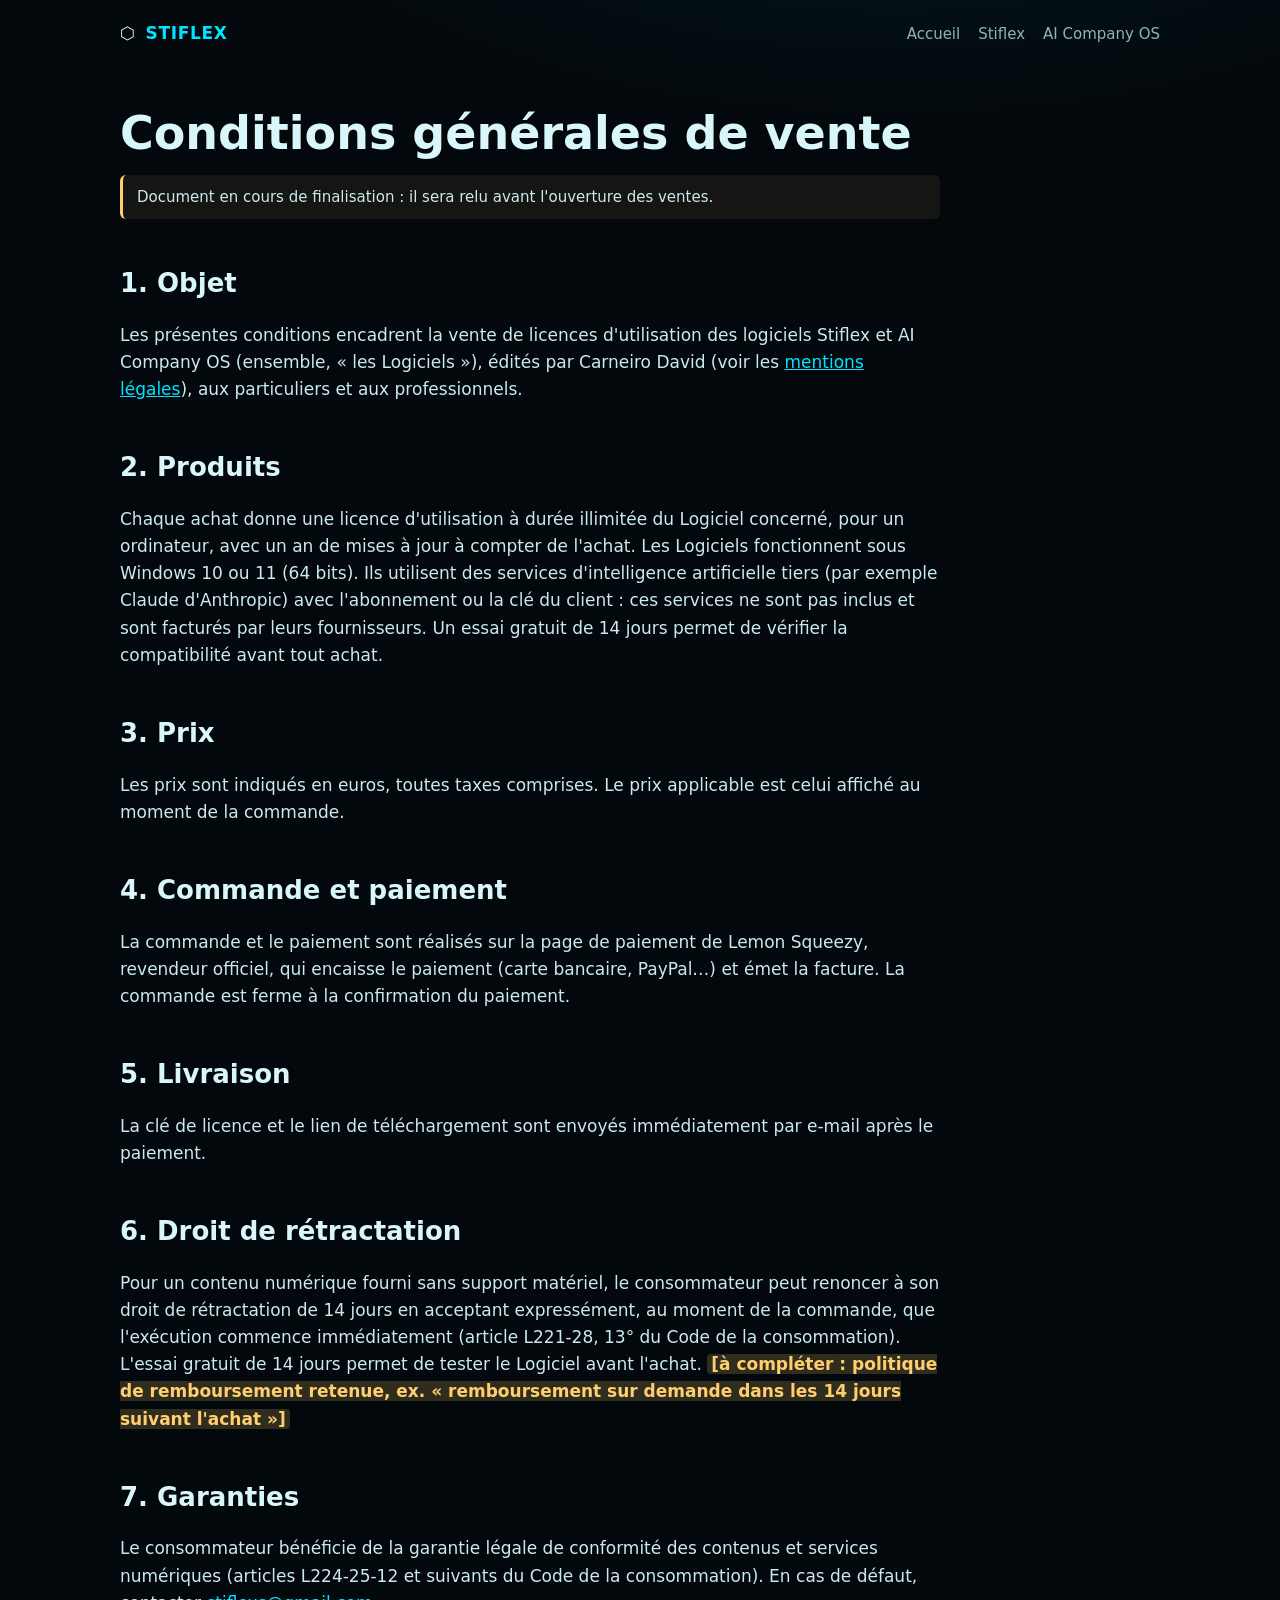
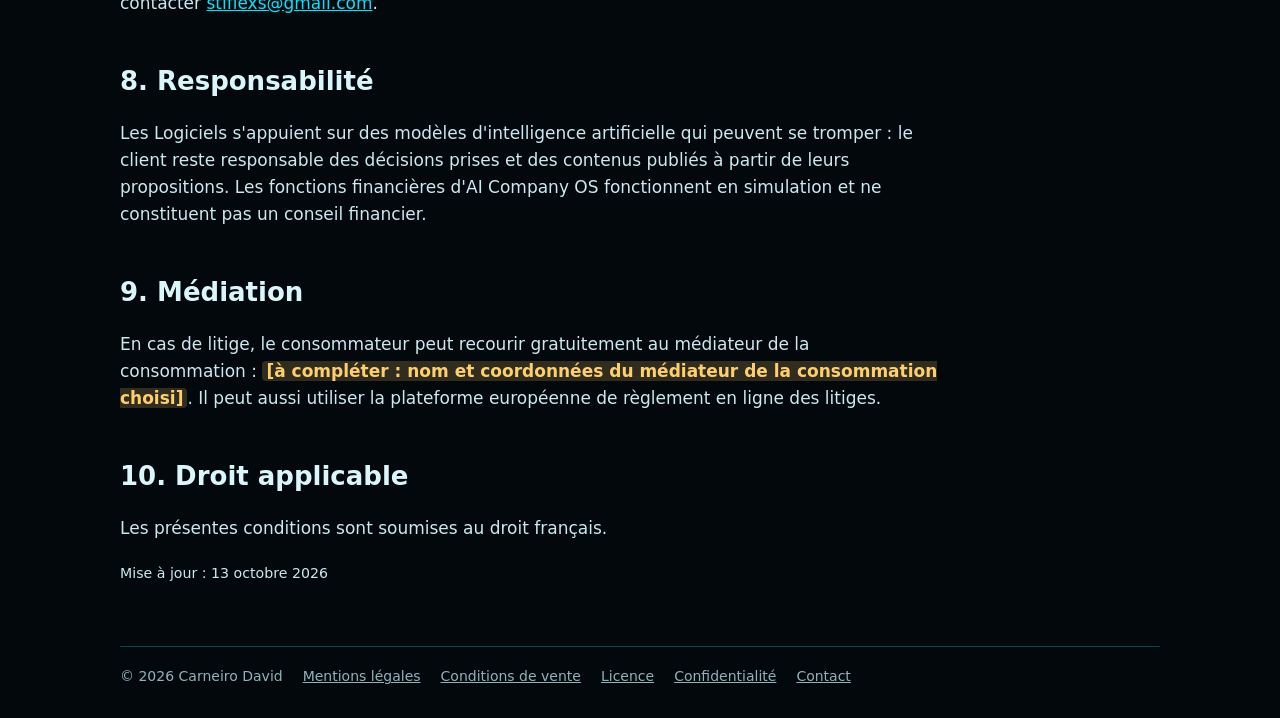
==== cgv.html @ 4da31a66 "Site Stiflex : présentation des produits, conditions de vente, licence, confidentialité, mentions lé" ====
<!doctype html>
<html lang="fr">
<head>
<meta charset="utf-8">
<meta name="viewport" content="width=device-width, initial-scale=1">
<title>Conditions générales de vente</title>
<meta name="description" content="Conditions générales de vente des licences Stiflex et AI Company OS.">
<link rel="stylesheet" href="style.css">
</head>
<body>
<div class="page">
<header class="haut">
  <a class="marque" href="index.html">⬡ <span>STIFLEX</span></a>
  <nav class="menu" aria-label="Navigation"><a href="index.html">Accueil</a><a href="stiflex.html">Stiflex</a><a href="ai-company-os.html">AI Company OS</a></nav>
</header>
<main>
<div class="doc">
<h1>Conditions générales de vente</h1>
<p class="note">Document en cours de finalisation : il sera relu avant l'ouverture des ventes.</p>
<h2>1. Objet</h2>
<p>Les présentes conditions encadrent la vente de licences d'utilisation des logiciels Stiflex et AI Company OS (ensemble, « les Logiciels »), édités par Carneiro David (voir les <a href="mentions-legales.html">mentions légales</a>), aux particuliers et aux professionnels.</p>
<h2>2. Produits</h2>
<p>Chaque achat donne une licence d'utilisation à durée illimitée du Logiciel concerné, pour un ordinateur, avec un an de mises à jour à compter de l'achat. Les Logiciels fonctionnent sous Windows 10 ou 11 (64 bits). Ils utilisent des services d'intelligence artificielle tiers (par exemple Claude d'Anthropic) avec l'abonnement ou la clé du client : ces services ne sont pas inclus et sont facturés par leurs fournisseurs. Un essai gratuit de 14 jours permet de vérifier la compatibilité avant tout achat.</p>
<h2>3. Prix</h2>
<p>Les prix sont indiqués en euros, toutes taxes comprises. Le prix applicable est celui affiché au moment de la commande.</p>
<h2>4. Commande et paiement</h2>
<p>La commande et le paiement sont réalisés sur la page de paiement de Lemon Squeezy, revendeur officiel, qui encaisse le paiement (carte bancaire, PayPal…) et émet la facture. La commande est ferme à la confirmation du paiement.</p>
<h2>5. Livraison</h2>
<p>La clé de licence et le lien de téléchargement sont envoyés immédiatement par e-mail après le paiement.</p>
<h2>6. Droit de rétractation</h2>
<p>Pour un contenu numérique fourni sans support matériel, le consommateur peut renoncer à son droit de rétractation de 14 jours en acceptant expressément, au moment de la commande, que l'exécution commence immédiatement (article L221-28, 13° du Code de la consommation). L'essai gratuit de 14 jours permet de tester le Logiciel avant l'achat. <span class="a-completer">[à compléter : politique de remboursement retenue, ex. « remboursement sur demande dans les 14 jours suivant l'achat »]</span></p>
<h2>7. Garanties</h2>
<p>Le consommateur bénéficie de la garantie légale de conformité des contenus et services numériques (articles L224-25-12 et suivants du Code de la consommation). En cas de défaut, contacter <a href="mailto:stiflexs@gmail.com">stiflexs@gmail.com</a>.</p>
<h2>8. Responsabilité</h2>
<p>Les Logiciels s'appuient sur des modèles d'intelligence artificielle qui peuvent se tromper : le client reste responsable des décisions prises et des contenus publiés à partir de leurs propositions. Les fonctions financières d'AI Company OS fonctionnent en simulation et ne constituent pas un conseil financier.</p>
<h2>9. Médiation</h2>
<p>En cas de litige, le consommateur peut recourir gratuitement au médiateur de la consommation : <span class="a-completer">[à compléter : nom et coordonnées du médiateur de la consommation choisi]</span>. Il peut aussi utiliser la plateforme européenne de règlement en ligne des litiges.</p>
<h2>10. Droit applicable</h2>
<p>Les présentes conditions sont soumises au droit français.</p>
<p><small>Mise à jour : 13 octobre 2026</small></p>
</div>
</main>
<footer class="bas">
  <span>© 2026 Carneiro David</span><a href="mentions-legales.html">Mentions légales</a><a href="cgv.html" aria-current="page">Conditions de vente</a><a href="licence.html">Licence</a><a href="confidentialite.html">Confidentialité</a><a href="mailto:stiflexs@gmail.com">Contact</a>
</footer>
</div>
</body>
</html>
---- style.css ----
:root {
  --fond: #03080c;
  --carte: #071219;
  --bord: rgba(0, 229, 255, 0.28);
  --cyan: #00e5ff;
  --texte: #d9f6fb;
  --doux: #8fb3bb;
  --alerte: #ffcf6e;
}
* { box-sizing: border-box; }
html { scroll-behavior: smooth; }
body {
  margin: 0;
  background: radial-gradient(1200px 600px at 70% -10%, rgba(0, 229, 255, 0.10), transparent 60%), var(--fond);
  color: var(--texte);
  font: 17px/1.6 system-ui, -apple-system, "Segoe UI", Roboto, sans-serif;
}
a { color: var(--cyan); }
.page { width: min(1040px, 100% - 32px); margin: 0 auto; }
header.haut { display: flex; flex-wrap: wrap; gap: 12px 24px; align-items: center; justify-content: space-between; padding: 20px 0; }
.marque { display: flex; gap: 10px; align-items: center; font-weight: 700; letter-spacing: .04em; color: var(--texte); text-decoration: none; }
.marque span { color: var(--cyan); }
nav.menu { display: flex; flex-wrap: wrap; gap: 4px 18px; font-size: 15px; }
nav.menu a { color: var(--doux); text-decoration: none; }
nav.menu a:hover, nav.menu a[aria-current] { color: var(--cyan); }
h1 { font-size: clamp(30px, 5vw, 46px); line-height: 1.15; margin: 40px 0 14px; }
h2 { font-size: 26px; margin: 44px 0 12px; }
h3 { font-size: 19px; margin: 22px 0 6px; }
.chapo { font-size: 19px; color: var(--doux); max-width: 720px; }
.grille { display: grid; gap: 18px; grid-template-columns: repeat(auto-fit, minmax(280px, 1fr)); margin: 26px 0; }
.carte { background: var(--carte); border: 1px solid var(--bord); border-radius: 14px; padding: 22px; display: flex; flex-direction: column; gap: 10px; }
.carte.pack { border-color: var(--cyan); }
.prix { font-size: 30px; font-weight: 700; }
.prix small { font-size: 14px; color: var(--doux); font-weight: 400; }
ul.liste { padding-left: 20px; margin: 6px 0; }
ul.liste li { margin: 4px 0; }
.bouton { display: inline-block; padding: 10px 18px; border-radius: 9px; border: 1px solid var(--cyan); color: var(--cyan); text-decoration: none; font-weight: 600; text-align: center; }
.bouton.plein { background: var(--cyan); color: #021014; }
.bouton[aria-disabled="true"] { opacity: .55; pointer-events: none; }
.note { border-left: 3px solid var(--alerte); background: rgba(255, 207, 110, 0.07); padding: 10px 14px; border-radius: 6px; color: #f3e2bd; font-size: 15px; }
.a-completer { background: rgba(255, 207, 110, 0.18); color: var(--alerte); padding: 0 4px; border-radius: 4px; font-weight: 600; }
.doc { max-width: 820px; }
.doc p, .doc li { color: #cbe9ef; }
footer.bas { margin: 60px 0 30px; padding-top: 18px; border-top: 1px solid var(--bord); font-size: 14px; color: var(--doux); display: flex; flex-wrap: wrap; gap: 8px 20px; }
footer.bas a { color: var(--doux); }
@media (max-width: 560px) { body { font-size: 16px; } h2 { font-size: 22px; } }
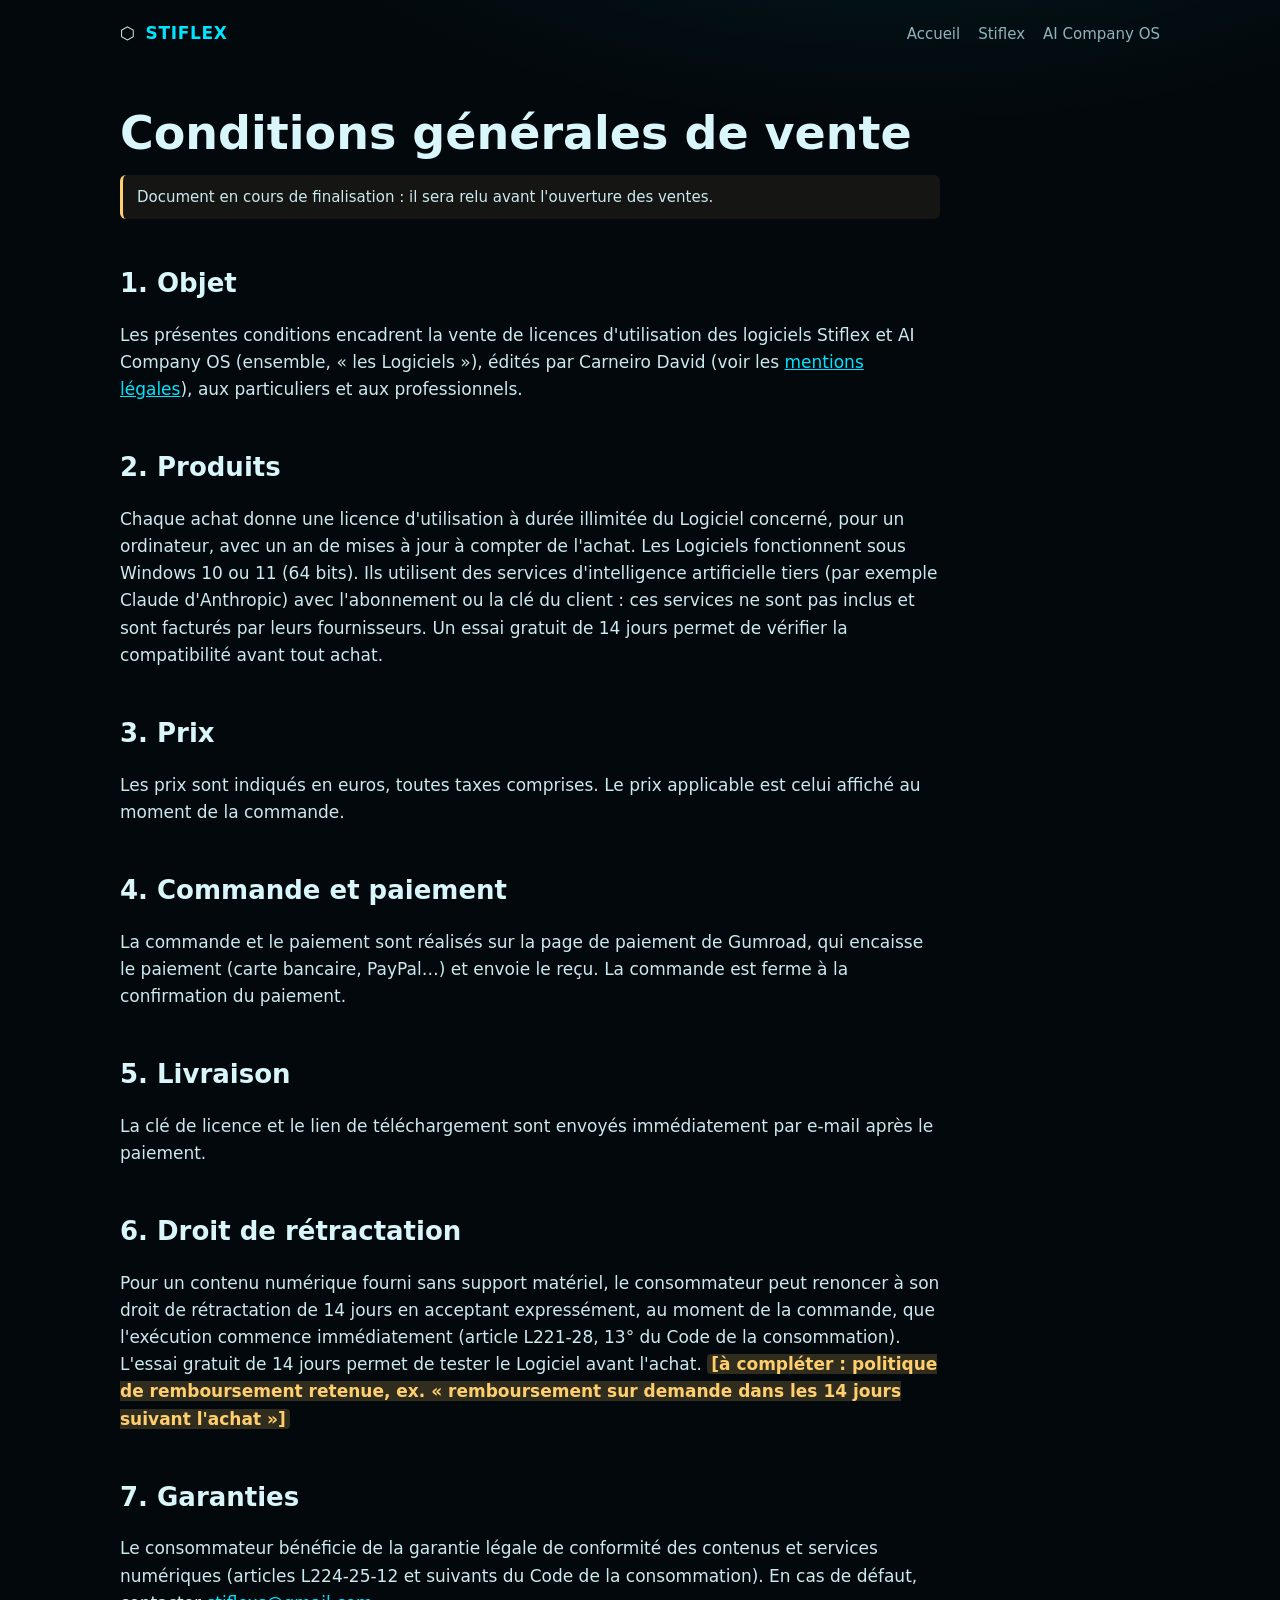
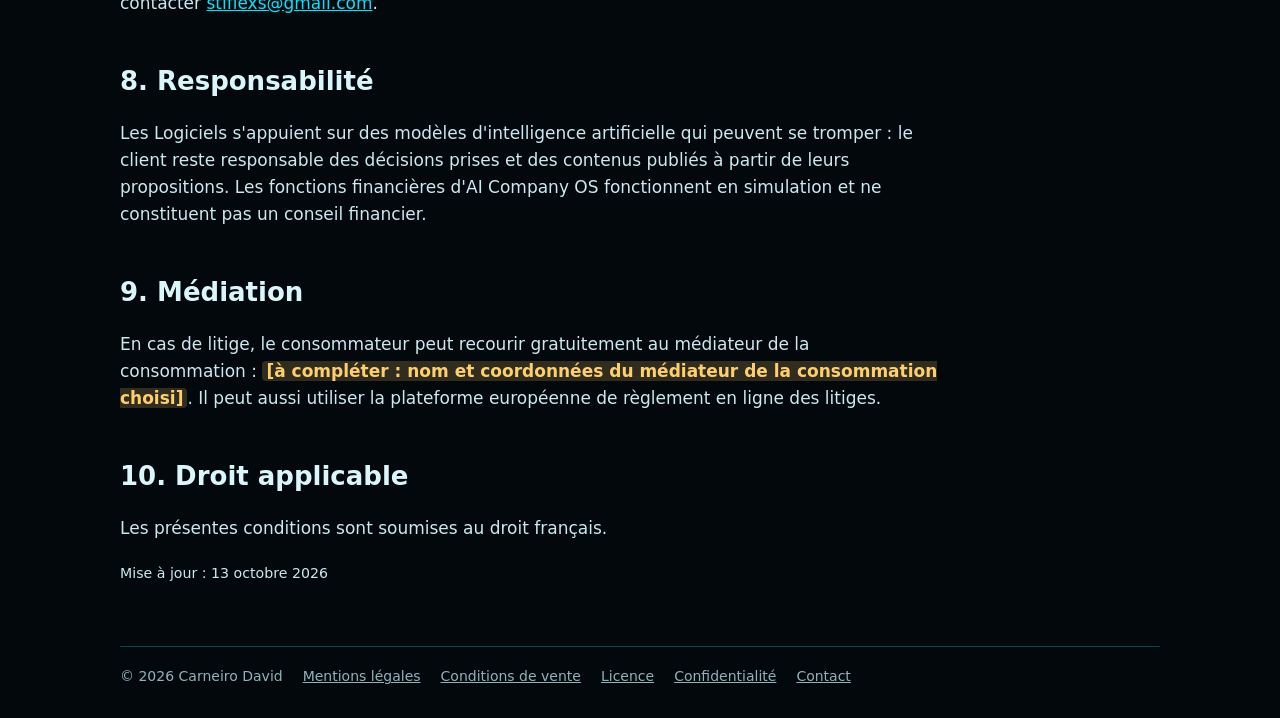
==== commit d948fc60: "Vente par Gumroad (au lieu de Lemon Squeezy) ; transfert de licence par le support Co-Authored-By: C" ====
--- a/cgv.html
+++ b/cgv.html
@@ -24,7 +24,7 @@
 <h2>3. Prix</h2>
 <p>Les prix sont indiqués en euros, toutes taxes comprises. Le prix applicable est celui affiché au moment de la commande.</p>
 <h2>4. Commande et paiement</h2>
-<p>La commande et le paiement sont réalisés sur la page de paiement de Lemon Squeezy, revendeur officiel, qui encaisse le paiement (carte bancaire, PayPal…) et émet la facture. La commande est ferme à la confirmation du paiement.</p>
+<p>La commande et le paiement sont réalisés sur la page de paiement de Gumroad, qui encaisse le paiement (carte bancaire, PayPal…) et envoie le reçu. La commande est ferme à la confirmation du paiement.</p>
 <h2>5. Livraison</h2>
 <p>La clé de licence et le lien de téléchargement sont envoyés immédiatement par e-mail après le paiement.</p>
 <h2>6. Droit de rétractation</h2>
--- a/style.css
+++ b/style.css
@@ -44,3 +44,4 @@
 footer.bas { margin: 60px 0 30px; padding-top: 18px; border-top: 1px solid var(--bord); font-size: 14px; color: var(--doux); display: flex; flex-wrap: wrap; gap: 8px 20px; }
 footer.bas a { color: var(--doux); }
 @media (max-width: 560px) { body { font-size: 16px; } h2 { font-size: 22px; } }
+.carte h2 { margin: 0; }
